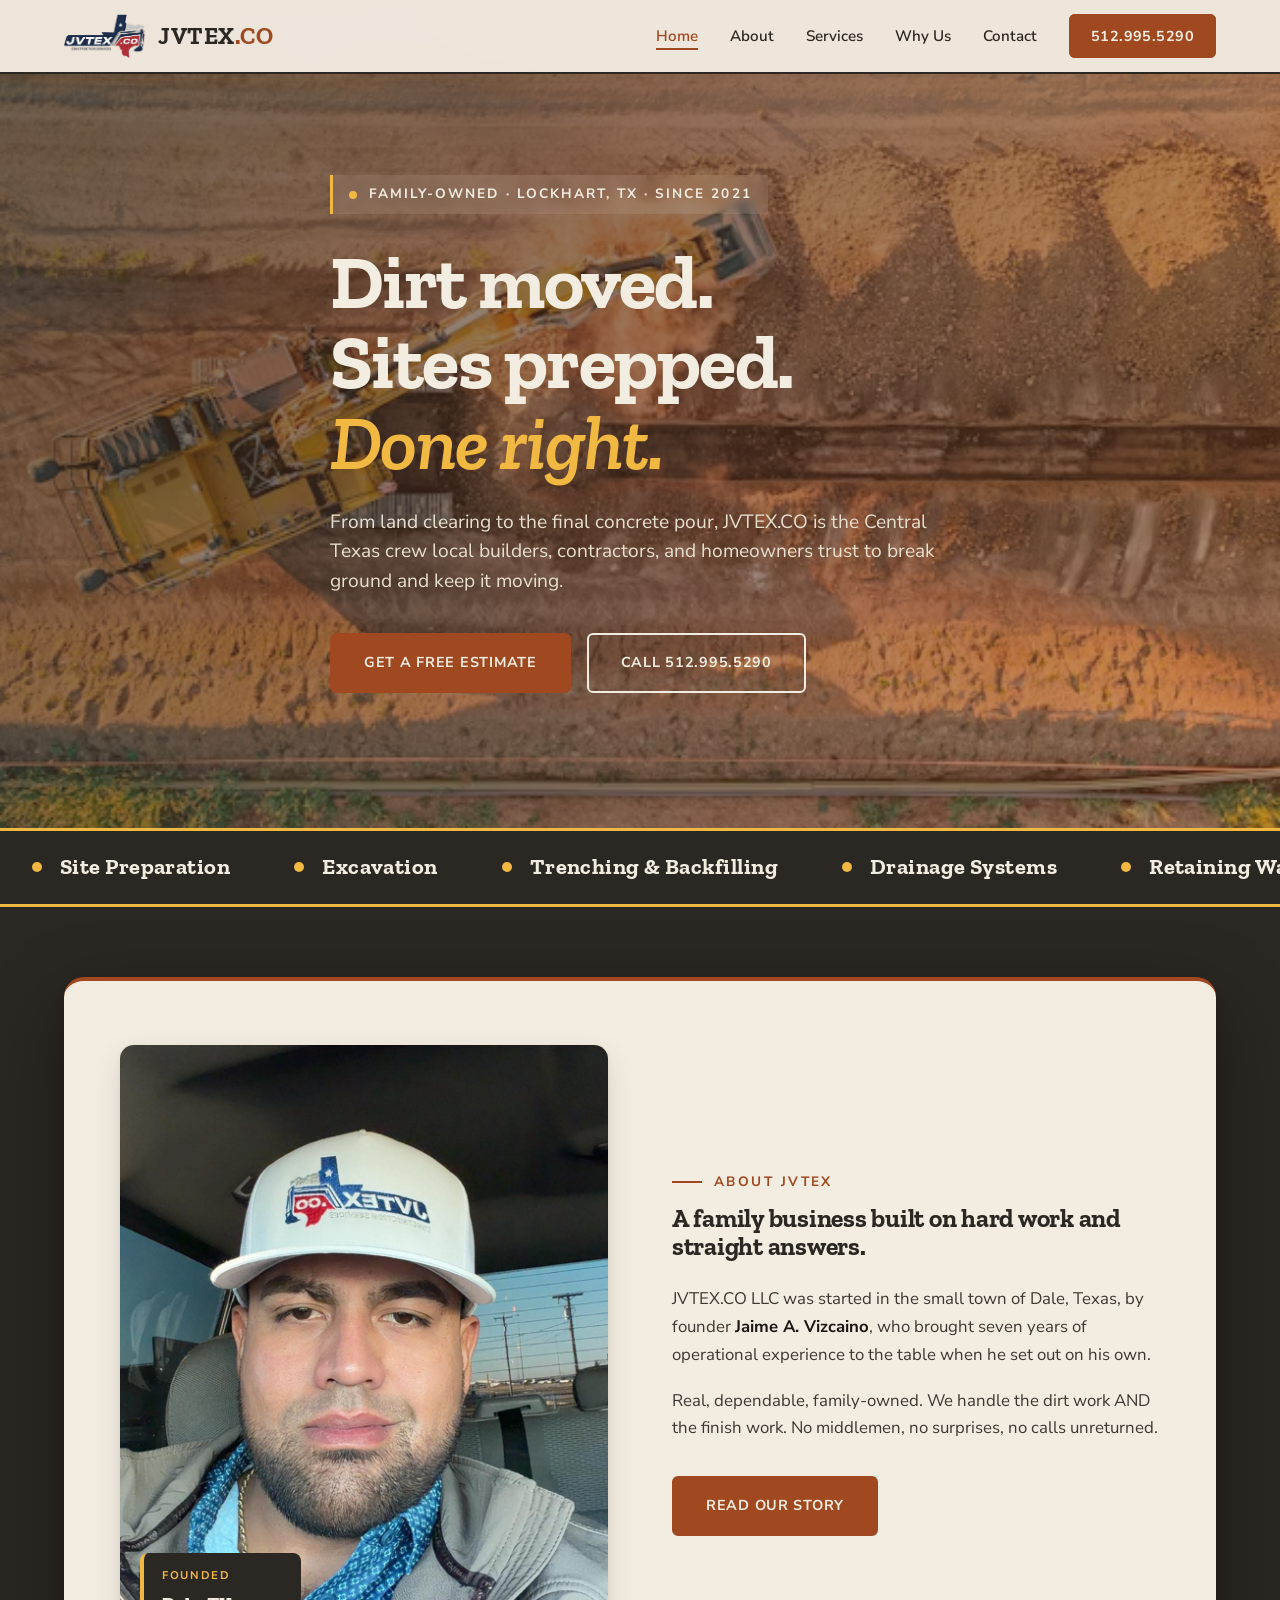
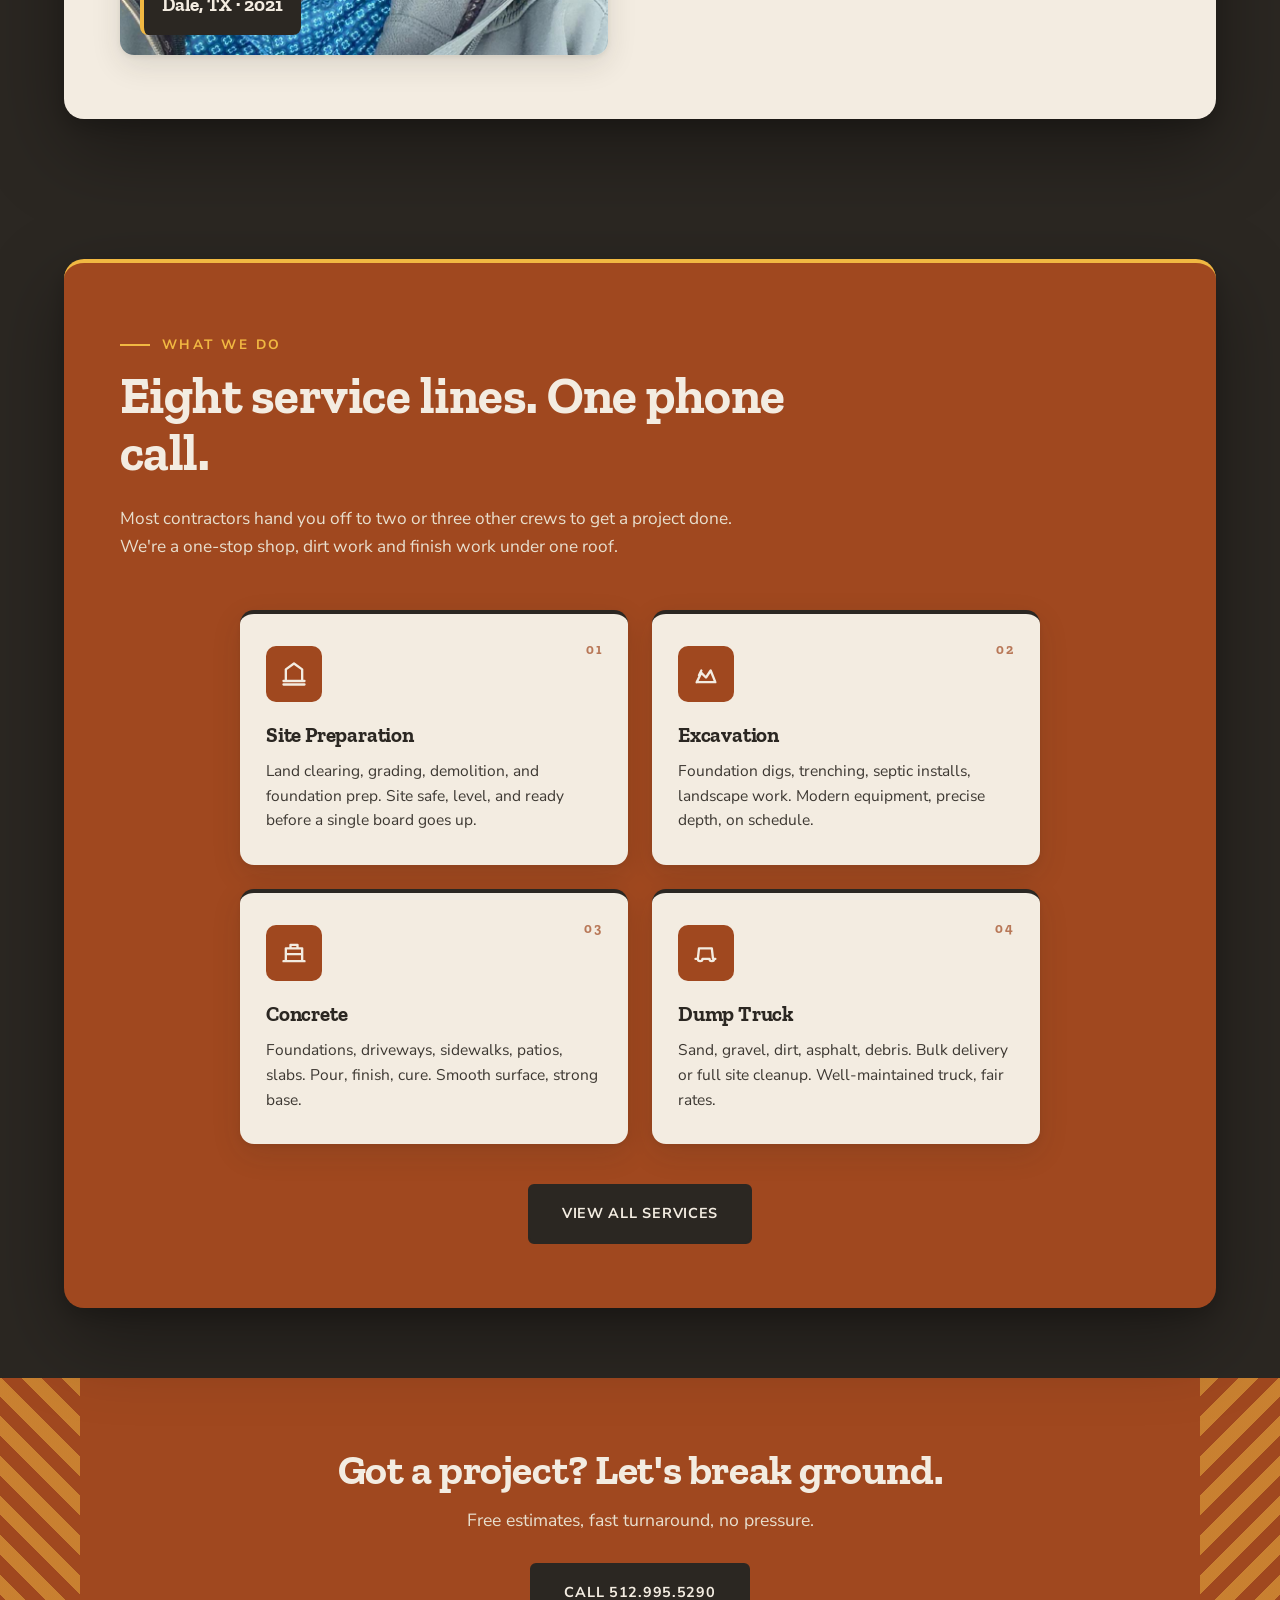
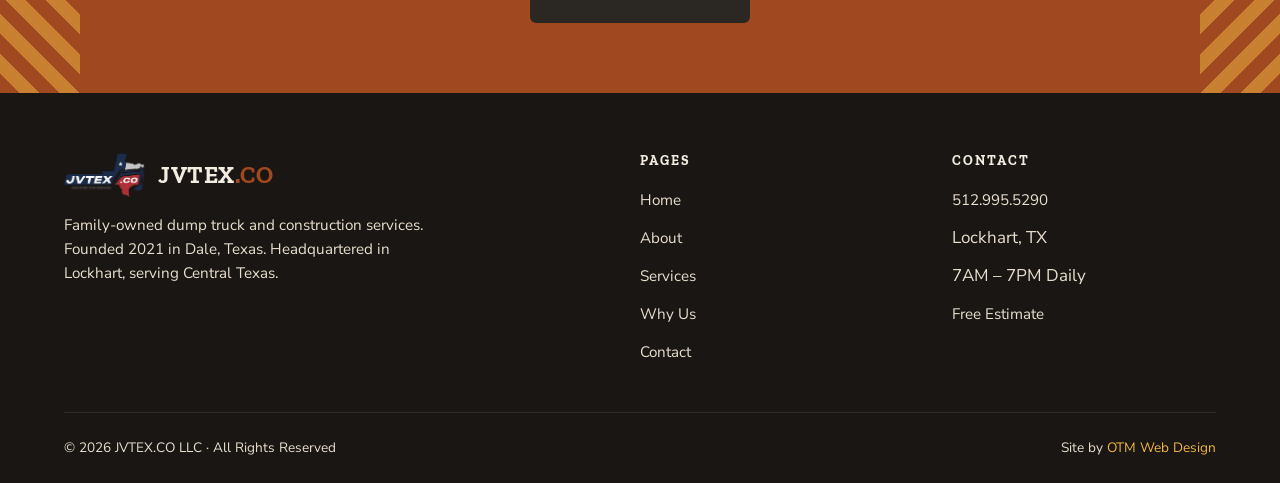
==== index.html @ 2aa800da "First push" ====
<!DOCTYPE html>
<html lang="en">
<head>
<meta charset="UTF-8">
<meta name="viewport" content="width=device-width, initial-scale=1.0">
<title>JVTEX.CO | Dump Truck & Construction Services in Central Texas</title>
<meta name="description" content="Family-owned dump truck and construction services in Central Texas. Site prep, excavation, drainage, retaining walls, demolition, concrete, and trucking. Based in Lockhart, TX since 2021.">

<link rel="preconnect" href="https://fonts.googleapis.com">
<link rel="preconnect" href="https://fonts.gstatic.com" crossorigin>
<link href="https://fonts.googleapis.com/css2?family=Zilla+Slab:wght@500;600;700&family=Nunito+Sans:wght@400;600;700&display=swap" rel="stylesheet">
<link rel="stylesheet" href="style.css">
</head>
<body>

<!-- HEADER -->
<header>
  <div class="nav-wrap">
    <a href="index.html" class="logo">
      <img src="assets/logo.png" alt="JVTEX.CO Logo">
      <span class="logo-text-wrap">JVTEX<span class="logo-dot">.CO</span></span>
    </a>
    <button class="menu-toggle" aria-label="Menu">
      <span></span><span></span><span></span>
    </button>
    <nav>
      <ul>
        <li><a href="index.html">Home</a></li>
        <li><a href="about.html">About</a></li>
        <li><a href="services.html">Services</a></li>
        <li><a href="why.html">Why Us</a></li>
        <li><a href="contact.html">Contact</a></li>
        <li><a href="tel:5129955290" class="cta-btn">512.995.5290</a></li>
      </ul>
    </nav>
  </div>
</header>

<!-- HERO -->
<section class="hero" style="background-image: url('assets/hero-home.jpg');">
  <div class="container">
    <div class="hero-content">
      <div class="hero-eyebrow">Family-Owned · Lockhart, TX · Since 2021</div>
      <h1>Dirt moved.<br>Sites prepped.<br><span class="accent">Done right.</span></h1>
      <p>From land clearing to the final concrete pour, JVTEX.CO is the Central Texas crew local builders, contractors, and homeowners trust to break ground and keep it moving.</p>
      <div class="hero-buttons">
        <a href="contact.html" class="btn-primary">Get a Free Estimate</a>
        <a href="tel:5129955290" class="btn-secondary">Call 512.995.5290</a>
      </div>
    </div>
  </div>
</section>

<!-- MARQUEE -->
<div class="marquee">
  <div class="marquee-track">
    <div class="marquee-item"><span class="marquee-dot"></span>Site Preparation</div>
    <div class="marquee-item"><span class="marquee-dot"></span>Excavation</div>
    <div class="marquee-item"><span class="marquee-dot"></span>Trenching & Backfilling</div>
    <div class="marquee-item"><span class="marquee-dot"></span>Drainage Systems</div>
    <div class="marquee-item"><span class="marquee-dot"></span>Retaining Walls</div>
    <div class="marquee-item"><span class="marquee-dot"></span>Demolition</div>
    <div class="marquee-item"><span class="marquee-dot"></span>Concrete</div>
    <div class="marquee-item"><span class="marquee-dot"></span>Dump Truck Services</div>
    <div class="marquee-item"><span class="marquee-dot"></span>Site Preparation</div>
    <div class="marquee-item"><span class="marquee-dot"></span>Excavation</div>
    <div class="marquee-item"><span class="marquee-dot"></span>Trenching & Backfilling</div>
    <div class="marquee-item"><span class="marquee-dot"></span>Drainage Systems</div>
    <div class="marquee-item"><span class="marquee-dot"></span>Retaining Walls</div>
    <div class="marquee-item"><span class="marquee-dot"></span>Demolition</div>
    <div class="marquee-item"><span class="marquee-dot"></span>Concrete</div>
    <div class="marquee-item"><span class="marquee-dot"></span>Dump Truck Services</div>
  </div>
</div>

<!-- ABOUT PREVIEW (BONE FRAME) -->
<section>
  <div class="container">
    <div class="section-frame frame-bone">
      <div class="about-grid">
        <div class="about-image">
          <img src="assets/owner.jpg" alt="Jaime A. Vizcaino, Founder of JVTEX.CO">
          <div class="about-image-tag">
            <span class="small">Founded</span>
            <span class="big">Dale, TX · 2021</span>
          </div>
        </div>
        <div class="about-text">
          <span class="section-eyebrow">About JVTEX</span>
          <h2>A family business built on hard work and straight answers.</h2>
          <p>JVTEX.CO LLC was started in the small town of Dale, Texas, by founder <strong>Jaime A. Vizcaino</strong>, who brought seven years of operational experience to the table when he set out on his own.</p>
          <p>Real, dependable, family-owned. We handle the dirt work AND the finish work. No middlemen, no surprises, no calls unreturned.</p>
          <a href="about.html" class="btn-primary" style="margin-top: 16px;">Read Our Story</a>
        </div>
      </div>
    </div>
  </div>
</section>

<!-- SERVICES PREVIEW (CLAY FRAME) -->
<section>
  <div class="container">
    <div class="section-frame frame-clay">
      <span class="section-eyebrow">What We Do</span>
      <h2 class="section-title">Eight service lines. One phone call.</h2>
      <p class="section-intro">Most contractors hand you off to two or three other crews to get a project done. We're a one-stop shop, dirt work and finish work under one roof.</p>

      <div class="services-grid grid-2x2">

        <div class="service-card">
          <span class="service-num">01</span>
          <div class="service-icon">
            <svg fill="none" stroke="currentColor" stroke-width="2" viewBox="0 0 24 24"><path stroke-linecap="round" stroke-linejoin="round" d="M3 21h18M3 18h18M5 18V8l7-5 7 5v10"/></svg>
          </div>
          <h3>Site Preparation</h3>
          <p>Land clearing, grading, demolition, and foundation prep. Site safe, level, and ready before a single board goes up.</p>
        </div>

        <div class="service-card">
          <span class="service-num">02</span>
          <div class="service-icon">
            <svg fill="none" stroke="currentColor" stroke-width="2" viewBox="0 0 24 24"><path stroke-linecap="round" stroke-linejoin="round" d="M4 19h16M4 19l4-8 4 4 4-6 4 10M6 13l2-4"/></svg>
          </div>
          <h3>Excavation</h3>
          <p>Foundation digs, trenching, septic installs, landscape work. Modern equipment, precise depth, on schedule.</p>
        </div>

        <div class="service-card">
          <span class="service-num">03</span>
          <div class="service-icon">
            <svg fill="none" stroke="currentColor" stroke-width="2" viewBox="0 0 24 24"><path stroke-linecap="round" stroke-linejoin="round" d="M3 19h18M5 19V8h14v11M5 13h14M9 8V5h6v3"/></svg>
          </div>
          <h3>Concrete</h3>
          <p>Foundations, driveways, sidewalks, patios, slabs. Pour, finish, cure. Smooth surface, strong base.</p>
        </div>

        <div class="service-card">
          <span class="service-num">04</span>
          <div class="service-icon">
            <svg fill="none" stroke="currentColor" stroke-width="2" viewBox="0 0 24 24"><path stroke-linecap="round" stroke-linejoin="round" d="M3 17h2l1-9h11l1 9h2M5 17a2 2 0 104 0M15 17a2 2 0 104 0M9 17h6"/></svg>
          </div>
          <h3>Dump Truck</h3>
          <p>Sand, gravel, dirt, asphalt, debris. Bulk delivery or full site cleanup. Well-maintained truck, fair rates.</p>
        </div>

      </div>

      <div style="text-align: center; margin-top: 40px;">
        <a href="services.html" class="btn-primary" style="background: var(--asphalt); border-color: var(--asphalt);">View All Services</a>
      </div>
    </div>
  </div>
</section>

<!-- CTA STRIP -->
<section class="cta-strip">
  <div class="container">
    <h2>Got a project? Let's break ground.</h2>
    <p>Free estimates, fast turnaround, no pressure.</p>
    <a href="tel:5129955290" class="btn-primary">Call 512.995.5290</a>
  </div>
</section>

<!-- FOOTER -->
<footer>
  <div class="container">
    <div class="footer-grid">
      <div class="footer-brand">
        <a href="index.html" class="logo">
          <img src="assets/logo.png" alt="JVTEX.CO Logo">
          <span class="logo-text-wrap">JVTEX<span class="logo-dot">.CO</span></span>
        </a>
        <p>Family-owned dump truck and construction services. Founded 2021 in Dale, Texas. Headquartered in Lockhart, serving Central Texas.</p>
      </div>
      <div class="footer-col">
        <h4>Pages</h4>
        <ul>
          <li><a href="index.html">Home</a></li>
          <li><a href="about.html">About</a></li>
          <li><a href="services.html">Services</a></li>
          <li><a href="why.html">Why Us</a></li>
          <li><a href="contact.html">Contact</a></li>
        </ul>
      </div>
      <div class="footer-col">
        <h4>Contact</h4>
        <ul>
          <li><a href="tel:5129955290">512.995.5290</a></li>
          <li>Lockhart, TX</li>
          <li>7AM – 7PM Daily</li>
          <li><a href="contact.html">Free Estimate</a></li>
        </ul>
      </div>
    </div>
    <div class="footer-bottom">
      <div>© 2026 JVTEX.CO LLC · All Rights Reserved</div>
      <div>Site by <a href="https://otm-designs.com" style="color: var(--safety);">OTM Web Design</a></div>
    </div>
  </div>
</footer>

<script src="script.js"></script>
</body>
</html>
---- style.css ----
/* ============================================
   JVTEX.CO — OTM Web Design
   Section Frame Pattern (blue-collar template)
   ============================================ */

:root {
  --clay: #a0481f;
  --clay-dark: #7a3517;
  --rust: #c75d2c;
  --asphalt: #2b2722;
  --asphalt-light: #3d3832;
  --bone: #f3ece1;
  --bone-dark: #e8dfce;
  --sand: #d6c4a8;
  --ink: #1a1614;
  --safety: #f1b842;

  --shadow-card: 0 10px 30px rgba(43, 39, 34, 0.12), 0 2px 6px rgba(43, 39, 34, 0.08);
  --shadow-card-hover: 0 20px 50px rgba(43, 39, 34, 0.18), 0 4px 12px rgba(43, 39, 34, 0.1);
  --shadow-frame: 0 30px 80px rgba(0, 0, 0, 0.35), 0 8px 20px rgba(0, 0, 0, 0.18);

  --radius-card: 14px;
  --radius-frame: 20px;
}

* { margin: 0; padding: 0; box-sizing: border-box; }
html { scroll-behavior: smooth; }

/* ============================================
   FIXED PARALLAX BG (muted ~12%)
   ============================================ */
body {
  font-family: 'Nunito Sans', sans-serif;
  font-size: 17px;
  line-height: 1.65;
  color: var(--ink);
  background-color: var(--asphalt);
  overflow-x: hidden;
  position: relative;
  min-height: 100vh;
}

body::before {
  content: '';
  position: fixed;
  top: 0;
  left: 0;
  width: 100vw;
  height: 100vh;
  background-image: url('assets/bg-fixed.jpg');
  background-size: cover;
  background-position: center;
  background-repeat: no-repeat;
  z-index: -2;
  pointer-events: none;
}

/* Subtle dark mute over the parallax — keeps it atmospheric */
body::after {
  content: '';
  position: fixed;
  top: 0;
  left: 0;
  width: 100vw;
  height: 100vh;
  background: rgba(43, 39, 34, 0.13);
  z-index: -1;
  pointer-events: none;
}

h1, h2, h3, h4 {
  font-family: 'Zilla Slab', serif;
  font-weight: 700;
  letter-spacing: -0.01em;
  line-height: 1.1;
  color: var(--asphalt);
}

a { color: inherit; text-decoration: none; }

.container {
  max-width: 1200px;
  margin: 0 auto;
  padding: 0 24px;
  position: relative;
  z-index: 1;
}

/* ============================================
   HEADER / NAV
   ============================================ */
header {
  position: fixed;
  top: 0;
  left: 0;
  right: 0;
  z-index: 100;
  background: rgba(243, 236, 225, 0.96);
  backdrop-filter: blur(10px);
  -webkit-backdrop-filter: blur(10px);
  border-bottom: 2px solid var(--asphalt);
  transition: all 0.3s ease;
}

.nav-wrap {
  display: flex;
  justify-content: space-between;
  align-items: center;
  padding: 14px 24px;
  max-width: 1200px;
  margin: 0 auto;
}

.logo {
  display: flex;
  align-items: center;
  gap: 12px;
  font-family: 'Zilla Slab', serif;
  font-weight: 700;
  font-size: 1.5rem;
  letter-spacing: 0.02em;
}

.logo img {
  height: 44px;
  width: auto;
  display: block;
}

.logo-text-wrap { color: var(--asphalt); }
.logo-dot { color: var(--clay); }

nav ul {
  display: flex;
  list-style: none;
  gap: 32px;
  align-items: center;
}

nav a {
  font-size: 0.95rem;
  font-weight: 600;
  color: var(--asphalt);
  position: relative;
  padding: 4px 0;
  transition: color 0.2s;
}

nav a:not(.cta-btn)::after {
  content: '';
  position: absolute;
  bottom: 0;
  left: 0;
  width: 0;
  height: 2px;
  background: var(--clay);
  transition: width 0.3s ease;
}

nav a:not(.cta-btn):hover::after,
nav a.active::after { width: 100%; }
nav a:hover, nav a.active { color: var(--clay); }

.cta-btn {
  background: var(--clay);
  color: var(--bone) !important;
  padding: 10px 20px;
  border-radius: 6px;
  font-weight: 700;
  letter-spacing: 0.03em;
  border: 2px solid var(--clay);
  transition: all 0.2s;
  font-size: 0.9rem;
  text-transform: uppercase;
}

.cta-btn:hover {
  background: var(--asphalt);
  border-color: var(--asphalt);
  color: var(--bone) !important;
}

.menu-toggle {
  display: none;
  background: none;
  border: none;
  cursor: pointer;
  padding: 8px;
}

.menu-toggle span {
  display: block;
  width: 26px;
  height: 2px;
  background: var(--asphalt);
  margin: 6px 0;
  transition: all 0.3s;
}

/* ============================================
   HERO
   ============================================ */
.hero {
  position: relative;
  min-height: 92vh;
  display: flex;
  align-items: center;
  padding: 120px 0 80px;
  overflow: hidden;
  background-color: var(--asphalt);
  background-size: cover;
  background-position: center;
  background-repeat: no-repeat;
}

.hero::before {
  content: '';
  position: absolute;
  inset: 0;
  background: linear-gradient(135deg, rgba(43, 39, 34, 0.7) 0%, rgba(160, 72, 31, 0.45) 100%);
  z-index: 1;
}

.hero-content {
  position: relative;
  z-index: 2;
  max-width: 850px;
}

.hero-eyebrow {
  display: inline-flex;
  align-items: center;
  gap: 12px;
  background: rgba(243, 236, 225, 0.1);
  backdrop-filter: blur(4px);
  padding: 8px 16px;
  border-left: 3px solid var(--safety);
  color: var(--bone);
  font-size: 0.85rem;
  font-weight: 700;
  letter-spacing: 0.15em;
  text-transform: uppercase;
  margin-bottom: 28px;
  animation: slide-up 0.7s 0.1s both;
}

.hero-eyebrow::before {
  content: '';
  width: 8px;
  height: 8px;
  background: var(--safety);
  border-radius: 50%;
}

.hero h1 {
  font-size: clamp(2.5rem, 6vw, 5rem);
  color: var(--bone);
  margin-bottom: 24px;
  line-height: 1.05;
  letter-spacing: -0.02em;
  animation: slide-up 0.8s 0.2s both;
}

.hero h1 .accent {
  color: var(--safety);
  font-style: italic;
  font-weight: 600;
}

.hero p {
  font-size: 1.2rem;
  color: var(--bone-dark);
  max-width: 620px;
  margin-bottom: 36px;
  line-height: 1.55;
  animation: slide-up 0.8s 0.35s both;
}

.hero-buttons {
  display: flex;
  gap: 16px;
  flex-wrap: wrap;
  animation: slide-up 0.8s 0.5s both;
}

.hero.hero-inner {
  min-height: 60vh;
  padding: 140px 0 60px;
}

.hero.hero-inner h1 {
  font-size: clamp(2.2rem, 5vw, 4rem);
}

/* ============================================
   BUTTONS
   ============================================ */
.btn-primary, .btn-secondary {
  padding: 16px 32px;
  font-family: 'Nunito Sans', sans-serif;
  font-weight: 700;
  letter-spacing: 0.05em;
  text-transform: uppercase;
  font-size: 0.9rem;
  border-radius: 6px;
  border: 2px solid;
  transition: all 0.25s;
  display: inline-flex;
  align-items: center;
  gap: 10px;
  cursor: pointer;
}

.btn-primary {
  background: var(--clay);
  border-color: var(--clay);
  color: var(--bone);
}

.btn-primary:hover {
  background: var(--rust);
  border-color: var(--rust);
  transform: translateY(-2px);
  box-shadow: 0 8px 20px rgba(160, 72, 31, 0.4);
}

.btn-secondary {
  background: transparent;
  border-color: var(--bone);
  color: var(--bone);
}

.btn-secondary:hover {
  background: var(--bone);
  color: var(--asphalt);
}

@keyframes slide-up {
  from { opacity: 0; transform: translateY(30px); }
  to { opacity: 1; transform: translateY(0); }
}

/* ============================================
   MARQUEE
   ============================================ */
.marquee {
  background: var(--asphalt);
  border-top: 3px solid var(--safety);
  border-bottom: 3px solid var(--safety);
  overflow: hidden;
  position: relative;
  padding: 18px 0;
}

.marquee-track {
  display: flex;
  width: max-content;
  animation: marquee-scroll 35s linear infinite;
}

.marquee-track:hover { animation-play-state: paused; }

.marquee-item {
  display: flex;
  align-items: center;
  gap: 18px;
  padding: 0 32px;
  font-family: 'Zilla Slab', serif;
  font-size: 1.4rem;
  font-weight: 700;
  color: var(--bone);
  white-space: nowrap;
  letter-spacing: 0.02em;
}

.marquee-dot {
  width: 10px;
  height: 10px;
  background: var(--safety);
  border-radius: 50%;
  flex-shrink: 0;
}

@keyframes marquee-scroll {
  0% { transform: translateX(0); }
  100% { transform: translateX(-50%); }
}

/* ============================================
   SECTION FRAME — the floating container card
   that holds each section's content
   ============================================ */
section {
  padding: 70px 0;
  position: relative;
}

.section-frame {
  border-radius: var(--radius-frame);
  padding: 64px 56px;
  box-shadow: var(--shadow-frame);
  position: relative;
  overflow: hidden;
}

/* === Frame variants === */
.frame-bone {
  background: var(--bone);
  color: var(--ink);
  border-top: 4px solid var(--clay);
}

.frame-clay {
  background: var(--clay);
  color: var(--bone);
  border-top: 4px solid var(--safety);
}

.frame-asphalt {
  background: var(--asphalt);
  color: var(--bone);
  border-top: 4px solid var(--safety);
}

/* === Text colors per frame === */
.frame-bone h1, .frame-bone h2, .frame-bone h3, .frame-bone h4 { color: var(--asphalt); }
.frame-bone .section-eyebrow { color: var(--clay); }
.frame-bone .section-eyebrow::before { background: var(--clay); }
.frame-bone .section-intro { color: var(--asphalt-light); }

.frame-clay h1, .frame-clay h2, .frame-clay h3, .frame-clay h4 { color: var(--bone); }
.frame-clay .section-eyebrow { color: var(--safety); }
.frame-clay .section-eyebrow::before { background: var(--safety); }
.frame-clay .section-intro { color: var(--bone-dark); }

.frame-asphalt h1, .frame-asphalt h2, .frame-asphalt h3, .frame-asphalt h4 { color: var(--bone); }
.frame-asphalt .section-eyebrow { color: var(--safety); }
.frame-asphalt .section-eyebrow::before { background: var(--safety); }
.frame-asphalt .section-intro { color: var(--bone-dark); }

/* ============================================
   COMMON SECTION HEADERS
   ============================================ */
.section-eyebrow {
  font-size: 0.85rem;
  font-weight: 700;
  letter-spacing: 0.18em;
  text-transform: uppercase;
  margin-bottom: 12px;
  display: inline-flex;
  align-items: center;
  gap: 12px;
}

.section-eyebrow::before {
  content: '';
  width: 30px;
  height: 2px;
}

.section-title {
  font-size: clamp(2rem, 4.5vw, 3.2rem);
  margin-bottom: 24px;
  max-width: 720px;
}

.section-intro {
  max-width: 660px;
  font-size: 1.08rem;
  margin-bottom: 48px;
}

/* ============================================
   INNER CARDS — service cards, why cards
   These live INSIDE a section-frame
   ============================================ */
.services-grid {
  display: grid;
  grid-template-columns: repeat(auto-fit, minmax(260px, 1fr));
  gap: 24px;
  margin-top: 8px;
}

.services-grid.grid-2x2 {
  grid-template-columns: repeat(2, 1fr);
  max-width: 800px;
  margin-left: auto;
  margin-right: auto;
}

@media (max-width: 700px) {
  .services-grid.grid-2x2 {
    grid-template-columns: 1fr;
    max-width: 480px;
  }
}

/* === Cards inside a BONE frame (light bg, dark cards/contrast cards) === */
.frame-bone .service-card,
.frame-bone .why-card {
  background: var(--bone-dark);
  border-top: 4px solid var(--clay);
  color: var(--ink);
}

.frame-bone .service-card h3,
.frame-bone .why-card h3 { color: var(--asphalt); }

.frame-bone .service-card p,
.frame-bone .why-card p { color: var(--asphalt-light); }

.frame-bone .service-icon {
  background: var(--clay);
  color: var(--bone);
}

.frame-bone .service-num,
.frame-bone .why-card .num { color: var(--clay); }

/* === Cards inside a CLAY frame === */
.frame-clay .service-card,
.frame-clay .why-card {
  background: var(--bone);
  border-top: 4px solid var(--asphalt);
  color: var(--ink);
}

.frame-clay .service-card h3,
.frame-clay .why-card h3 { color: var(--asphalt); }

.frame-clay .service-card p,
.frame-clay .why-card p { color: var(--asphalt-light); }

.frame-clay .service-icon {
  background: var(--clay);
  color: var(--bone);
}

.frame-clay .service-num,
.frame-clay .why-card .num { color: var(--clay); }

/* === Cards inside an ASPHALT frame === */
.frame-asphalt .service-card,
.frame-asphalt .why-card {
  background: var(--asphalt-light);
  border-top: 4px solid var(--safety);
  color: var(--bone);
}

.frame-asphalt .service-card h3,
.frame-asphalt .why-card h3 { color: var(--bone); }

.frame-asphalt .service-card p,
.frame-asphalt .why-card p { color: var(--bone-dark); }

.frame-asphalt .service-icon {
  background: var(--safety);
  color: var(--asphalt);
}

.frame-asphalt .service-num,
.frame-asphalt .why-card .num { color: var(--safety); }

/* === Universal card styling === */
.service-card,
.why-card {
  padding: 32px 26px;
  border-radius: var(--radius-card);
  position: relative;
  box-shadow: var(--shadow-card);
  transition: transform 0.3s ease, box-shadow 0.3s ease;
}

.service-card:hover,
.why-card:hover {
  transform: translateY(-6px);
  box-shadow: var(--shadow-card-hover);
}

.service-icon {
  width: 56px;
  height: 56px;
  display: flex;
  align-items: center;
  justify-content: center;
  margin-bottom: 22px;
  border-radius: 10px;
  transition: all 0.3s;
}

.service-icon svg {
  width: 28px;
  height: 28px;
}

.service-card h3,
.why-card h3 {
  font-size: 1.3rem;
  margin-bottom: 12px;
}

.service-card p,
.why-card p {
  font-size: 0.97rem;
  line-height: 1.6;
}

.service-num {
  position: absolute;
  top: 24px;
  right: 26px;
  font-family: 'Zilla Slab', serif;
  font-size: 0.85rem;
  font-weight: 700;
  letter-spacing: 0.1em;
  opacity: 0.7;
}

.why-card .num {
  font-family: 'Zilla Slab', serif;
  font-size: 3rem;
  font-weight: 700;
  line-height: 0.9;
  display: block;
  margin-bottom: 14px;
  opacity: 0.85;
}

/* ============================================
   ABOUT SECTION (used inside a frame)
   ============================================ */
.about-grid {
  display: grid;
  grid-template-columns: 1fr 1fr;
  gap: 64px;
  align-items: center;
}

.about-image {
  position: relative;
  aspect-ratio: 4/5;
  overflow: hidden;
  border-radius: var(--radius-card);
  box-shadow: var(--shadow-card);
}

.about-image img {
  width: 100%;
  height: 100%;
  object-fit: cover;
  display: block;
}

.about-image-tag {
  position: absolute;
  bottom: 20px;
  left: 20px;
  background: var(--asphalt);
  color: var(--bone);
  padding: 14px 18px;
  font-family: 'Zilla Slab', serif;
  font-weight: 700;
  border-left: 4px solid var(--safety);
  border-radius: 8px;
}

.about-image-tag .small {
  display: block;
  font-size: 0.7rem;
  letter-spacing: 0.15em;
  text-transform: uppercase;
  font-weight: 700;
  color: var(--safety);
  font-family: 'Nunito Sans', sans-serif;
  margin-bottom: 4px;
}

.about-image-tag .big { font-size: 1.2rem; }

.about-text h2 { margin-bottom: 24px; }
.about-text p { margin-bottom: 18px; font-size: 1.05rem; }

.frame-bone .about-text p { color: var(--asphalt-light); }
.frame-bone .about-text strong { color: var(--ink); }

.frame-clay .about-text p, .frame-asphalt .about-text p { color: var(--bone-dark); }
.frame-clay .about-text strong, .frame-asphalt .about-text strong { color: var(--bone); }

.signature-block {
  margin-top: 28px;
  padding-top: 20px;
  border-top: 2px solid;
}

.frame-bone .signature-block { border-top-color: var(--sand); }
.frame-clay .signature-block, .frame-asphalt .signature-block {
  border-top-color: rgba(243, 236, 225, 0.2);
}

.signature-block .name {
  font-family: 'Zilla Slab', serif;
  font-weight: 700;
  font-size: 1.15rem;
}

.frame-bone .signature-block .name { color: var(--asphalt); }
.frame-clay .signature-block .name, .frame-asphalt .signature-block .name { color: var(--bone); }

.signature-block .title {
  font-size: 0.85rem;
  font-weight: 700;
  text-transform: uppercase;
  letter-spacing: 0.12em;
  margin-top: 4px;
}

.frame-bone .signature-block .title { color: var(--clay); }
.frame-clay .signature-block .title { color: var(--safety); }
.frame-asphalt .signature-block .title { color: var(--safety); }

/* ============================================
   CTA STRIP (full-width, between sections)
   ============================================ */
.cta-strip {
  background: var(--clay);
  padding: 70px 0;
  color: var(--bone);
  text-align: center;
  position: relative;
  overflow: hidden;
}

.cta-strip::before, .cta-strip::after {
  content: '';
  position: absolute;
  height: 100%;
  width: 80px;
  top: 0;
  background: repeating-linear-gradient(45deg, transparent 0 14px, rgba(241, 184, 66, 0.5) 14px 28px);
}

.cta-strip::before { left: 0; }
.cta-strip::after { right: 0; transform: scaleX(-1); }

.cta-strip h2 {
  color: var(--bone);
  font-size: clamp(1.8rem, 3.5vw, 2.6rem);
  margin-bottom: 12px;
}

.cta-strip p {
  font-size: 1.1rem;
  margin-bottom: 28px;
  color: var(--bone-dark);
}

.cta-strip .btn-primary {
  background: var(--asphalt);
  border-color: var(--asphalt);
}

.cta-strip .btn-primary:hover {
  background: var(--ink);
  border-color: var(--ink);
}

/* ============================================
   SERVICES PAGE — DETAILED CARDS (inside frame)
   ============================================ */
.service-detail {
  background: var(--bone-dark);
  border-radius: var(--radius-card);
  padding: 36px 32px;
  margin-bottom: 24px;
  box-shadow: var(--shadow-card);
  display: grid;
  grid-template-columns: auto 1fr;
  gap: 28px;
  align-items: start;
  border-left: 5px solid var(--clay);
}

.service-detail:last-child { margin-bottom: 0; }

.service-detail .icon-wrap {
  width: 72px;
  height: 72px;
  background: var(--clay);
  color: var(--bone);
  border-radius: 12px;
  display: flex;
  align-items: center;
  justify-content: center;
}

.service-detail .icon-wrap svg {
  width: 36px;
  height: 36px;
}

.service-detail h3 {
  font-size: 1.6rem;
  margin-bottom: 12px;
  color: var(--asphalt);
}

.service-detail p {
  color: var(--asphalt-light);
  font-size: 1rem;
  line-height: 1.7;
}

.service-detail .tags {
  display: flex;
  flex-wrap: wrap;
  gap: 8px;
  margin-top: 16px;
}

.service-detail .tag {
  background: var(--bone);
  color: var(--asphalt);
  padding: 6px 12px;
  border-radius: 4px;
  font-size: 0.78rem;
  font-weight: 700;
  text-transform: uppercase;
  letter-spacing: 0.05em;
}

/* ============================================
   CONTACT
   ============================================ */
.contact-grid {
  display: grid;
  grid-template-columns: 1fr 1fr;
  gap: 32px;
  align-items: start;
}

.contact-info-block {
  background: var(--asphalt);
  color: var(--bone);
  padding: 40px 36px;
  border-radius: var(--radius-card);
  box-shadow: var(--shadow-card);
  position: relative;
  overflow: hidden;
}

.contact-info-block::before {
  content: '';
  position: absolute;
  top: 0;
  left: 0;
  width: 100%;
  height: 4px;
  background: var(--safety);
}

.contact-info-block h3 {
  color: var(--bone);
  font-size: 1.5rem;
  margin-bottom: 24px;
}

.contact-row {
  display: flex;
  align-items: flex-start;
  gap: 16px;
  padding: 16px 0;
  border-bottom: 1px solid rgba(243, 236, 225, 0.12);
}

.contact-row:last-child { border-bottom: none; }

.contact-row svg {
  width: 22px;
  height: 22px;
  flex-shrink: 0;
  color: var(--safety);
  margin-top: 2px;
}

.contact-row .label {
  font-size: 0.75rem;
  font-weight: 700;
  text-transform: uppercase;
  letter-spacing: 0.15em;
  color: var(--bone-dark);
  margin-bottom: 4px;
}

.contact-row .value {
  font-family: 'Zilla Slab', serif;
  font-size: 1.1rem;
  font-weight: 600;
  color: var(--bone);
}

.contact-row a.value:hover { color: var(--safety); }

.form-block {
  background: var(--bone-dark);
  padding: 40px 36px;
  border-radius: var(--radius-card);
  box-shadow: var(--shadow-card);
  border-top: 4px solid var(--clay);
}

.form-block h3 { font-size: 1.5rem; margin-bottom: 8px; color: var(--asphalt); }
.form-block .form-intro { color: var(--asphalt-light); margin-bottom: 24px; }

.form-group { margin-bottom: 18px; }

.form-group label {
  display: block;
  font-size: 0.78rem;
  font-weight: 700;
  text-transform: uppercase;
  letter-spacing: 0.12em;
  color: var(--asphalt);
  margin-bottom: 8px;
}

.form-group input,
.form-group select,
.form-group textarea {
  width: 100%;
  padding: 13px 16px;
  border: 2px solid var(--sand);
  background: var(--bone);
  font-family: 'Nunito Sans', sans-serif;
  font-size: 1rem;
  color: var(--ink);
  border-radius: 6px;
  transition: border-color 0.2s;
}

.form-group input:focus,
.form-group select:focus,
.form-group textarea:focus {
  outline: none;
  border-color: var(--clay);
}

.form-group textarea { resize: vertical; min-height: 110px; }

.form-row {
  display: grid;
  grid-template-columns: 1fr 1fr;
  gap: 14px;
}

.form-block button {
  width: 100%;
  padding: 16px;
  background: var(--clay);
  color: var(--bone);
  border: 2px solid var(--clay);
  font-family: 'Nunito Sans', sans-serif;
  font-weight: 700;
  font-size: 0.95rem;
  letter-spacing: 0.08em;
  text-transform: uppercase;
  cursor: pointer;
  border-radius: 6px;
  transition: all 0.2s;
}

.form-block button:hover {
  background: var(--asphalt);
  border-color: var(--asphalt);
}

/* ============================================
   COMPARISON CARDS (why page)
   ============================================ */
.compare-grid {
  display: grid;
  grid-template-columns: 1fr 1fr;
  gap: 24px;
}

.compare-card {
  padding: 32px 28px;
  border-radius: var(--radius-card);
  box-shadow: var(--shadow-card);
}

.compare-card.compare-them {
  background: var(--bone-dark);
  border-top: 4px solid #888;
}

.compare-card.compare-us {
  background: var(--bone);
  border-top: 4px solid var(--clay);
}

.compare-card h3 { font-size: 1.4rem; margin-bottom: 16px; }
.compare-card.compare-them h3 { color: var(--asphalt-light); }
.compare-card.compare-us h3 { color: var(--clay); }

.compare-card ul { list-style: none; }

.compare-card li {
  padding: 11px 0;
  border-bottom: 1px solid var(--sand);
  font-size: 0.97rem;
}

.compare-card li:last-child { border-bottom: none; }

.compare-card.compare-them li { color: var(--asphalt-light); }
.compare-card.compare-us li { color: var(--ink); }

/* ============================================
   FOOTER
   ============================================ */
footer {
  background: var(--ink);
  color: var(--bone-dark);
  padding: 60px 0 24px;
  position: relative;
  z-index: 1;
}

.footer-grid {
  display: grid;
  grid-template-columns: 2fr 1fr 1fr;
  gap: 48px;
  margin-bottom: 36px;
}

.footer-brand .logo { color: var(--bone); margin-bottom: 16px; }
.footer-brand .logo .logo-text-wrap { color: var(--bone); }
.footer-brand p {
  font-size: 0.95rem;
  line-height: 1.6;
  max-width: 380px;
}

.footer-col h4 {
  color: var(--bone);
  font-size: 0.85rem;
  font-weight: 700;
  text-transform: uppercase;
  letter-spacing: 0.15em;
  margin-bottom: 18px;
}

.footer-col ul { list-style: none; }
.footer-col li { margin-bottom: 10px; }

.footer-col a {
  font-size: 0.95rem;
  color: var(--bone-dark);
  transition: color 0.2s;
}

.footer-col a:hover { color: var(--safety); }

.footer-bottom {
  padding-top: 24px;
  border-top: 1px solid rgba(243, 236, 225, 0.1);
  display: flex;
  justify-content: space-between;
  align-items: center;
  flex-wrap: wrap;
  gap: 16px;
  font-size: 0.85rem;
}

/* ============================================
   RESPONSIVE
   ============================================ */
@media (max-width: 900px) {
  .menu-toggle { display: block; }

  nav ul {
    position: fixed;
    top: 70px;
    left: 0;
    right: 0;
    background: var(--bone);
    flex-direction: column;
    padding: 24px;
    gap: 16px;
    border-bottom: 2px solid var(--asphalt);
    transform: translateY(-150%);
    transition: transform 0.3s;
  }

  nav ul.open { transform: translateY(0); }

  .about-grid { grid-template-columns: 1fr; gap: 48px; }
  .about-image { aspect-ratio: 4/3; max-width: 520px; margin: 0 auto; }
  .contact-grid { grid-template-columns: 1fr; gap: 24px; }
  .compare-grid { grid-template-columns: 1fr; }
  .footer-grid { grid-template-columns: 1fr; gap: 32px; }
  .form-row { grid-template-columns: 1fr; }
  .service-detail { grid-template-columns: 1fr; gap: 18px; padding: 28px 24px; }
  .section-frame { padding: 48px 32px; }
  section { padding: 50px 0; }
}

@media (max-width: 500px) {
  .hero { padding: 110px 0 60px; }
  .hero h1 { font-size: 2.4rem; }
  .hero-buttons { flex-direction: column; }
  .btn-primary, .btn-secondary { width: 100%; justify-content: center; }
  .section-frame { padding: 36px 22px; }
  .contact-info-block, .form-block { padding: 28px 22px; }
}
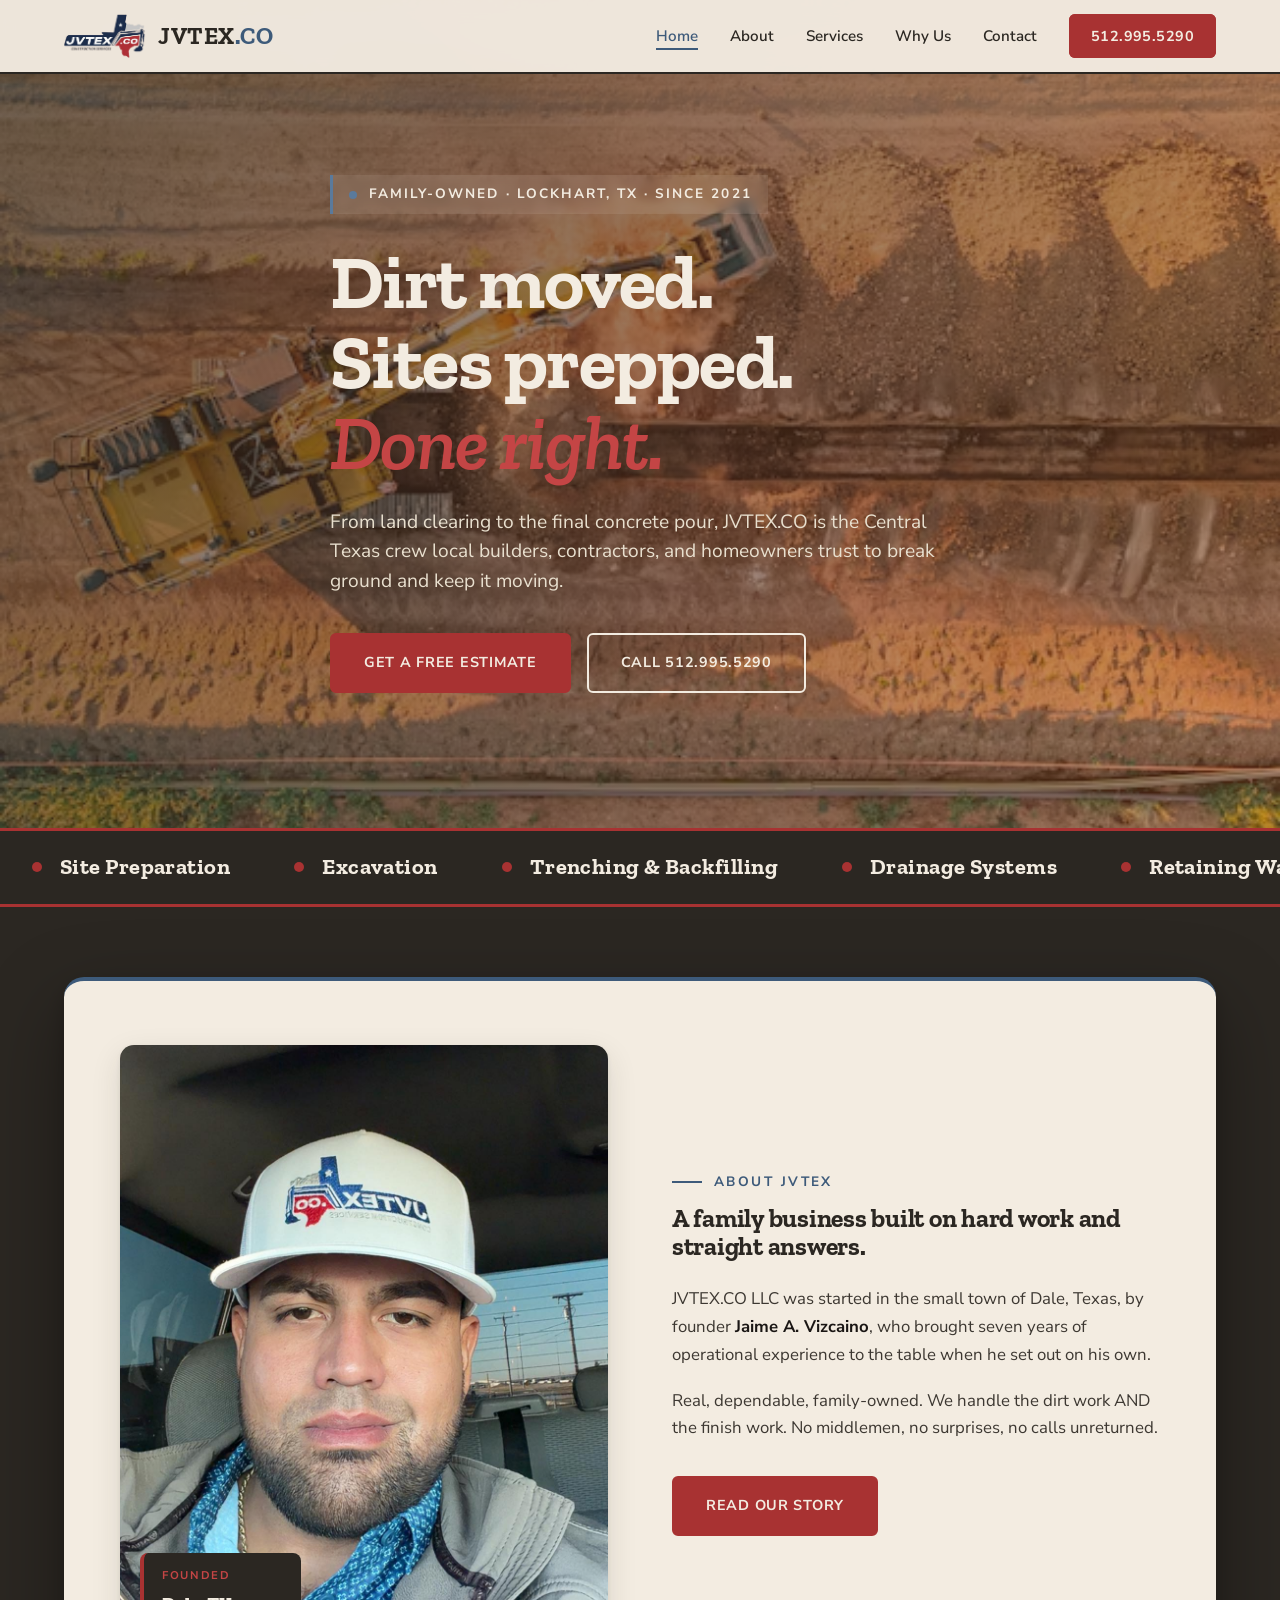
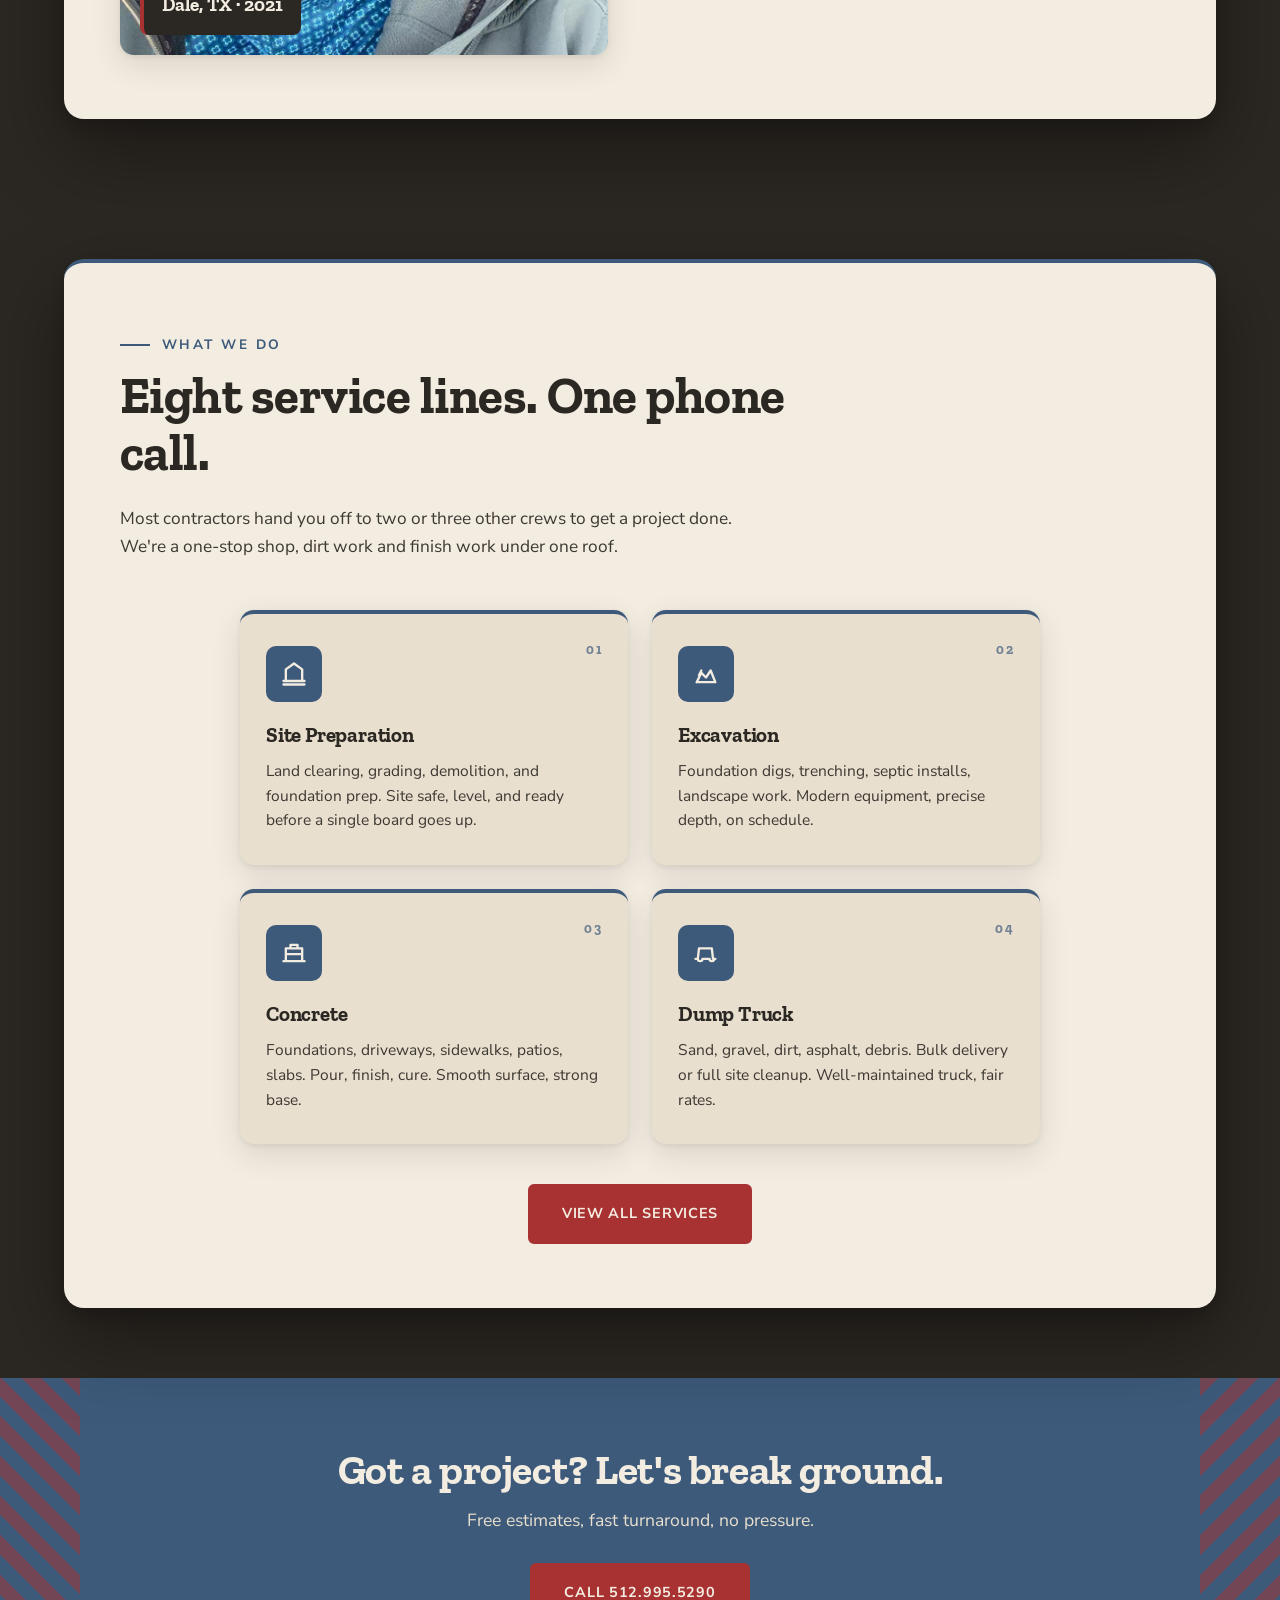
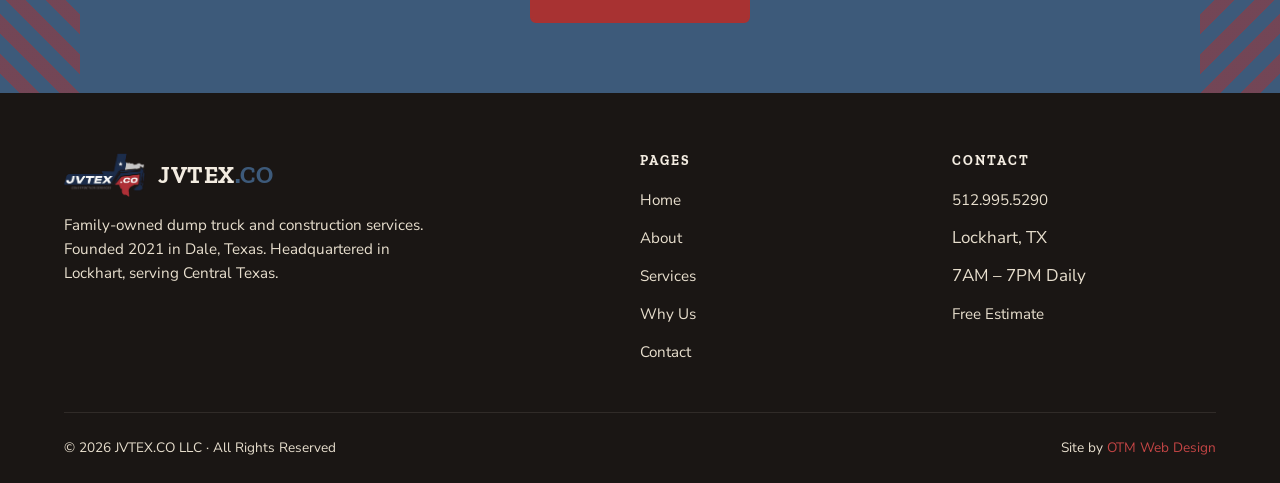
==== commit a781b075: "Polished demo" ====
--- a/index.html
+++ b/index.html
@@ -100,7 +100,7 @@
 <!-- SERVICES PREVIEW (CLAY FRAME) -->
 <section>
   <div class="container">
-    <div class="section-frame frame-clay">
+    <div class="section-frame frame-bone">
       <span class="section-eyebrow">What We Do</span>
       <h2 class="section-title">Eight service lines. One phone call.</h2>
       <p class="section-intro">Most contractors hand you off to two or three other crews to get a project done. We're a one-stop shop, dirt work and finish work under one roof.</p>
@@ -146,7 +146,7 @@
       </div>
 
       <div style="text-align: center; margin-top: 40px;">
-        <a href="services.html" class="btn-primary" style="background: var(--asphalt); border-color: var(--asphalt);">View All Services</a>
+        <a href="services.html" class="btn-primary">View All Services</a>
       </div>
     </div>
   </div>
@@ -194,7 +194,7 @@
     </div>
     <div class="footer-bottom">
       <div>© 2026 JVTEX.CO LLC · All Rights Reserved</div>
-      <div>Site by <a href="https://otm-designs.com" style="color: var(--safety);">OTM Web Design</a></div>
+      <div>Site by <a href="https://otm-designs.com" style="color: var(--barn-light);">OTM Web Design</a></div>
     </div>
   </div>
 </footer>
--- a/style.css
+++ b/style.css
@@ -4,9 +4,12 @@
    ============================================ */
 
 :root {
-  --clay: #a0481f;
-  --clay-dark: #7a3517;
-  --rust: #c75d2c;
+  --slate: #3d5a7a;
+  --slate-dark: #2c4258;
+  --slate-light: #5a7a9c;
+  --barn: #a83232;
+  --barn-dark: #832525;
+  --barn-light: #c44545;
   --asphalt: #2b2722;
   --asphalt-light: #3d3832;
   --bone: #f3ece1;
@@ -128,7 +131,7 @@
 }
 
 .logo-text-wrap { color: var(--asphalt); }
-.logo-dot { color: var(--clay); }
+.logo-dot { color: var(--slate); }
 
 nav ul {
   display: flex;
@@ -153,22 +156,22 @@
   left: 0;
   width: 0;
   height: 2px;
-  background: var(--clay);
+  background: var(--slate);
   transition: width 0.3s ease;
 }
 
 nav a:not(.cta-btn):hover::after,
 nav a.active::after { width: 100%; }
-nav a:hover, nav a.active { color: var(--clay); }
+nav a:hover, nav a.active { color: var(--slate); }
 
 .cta-btn {
-  background: var(--clay);
+  background: var(--barn);
   color: var(--bone) !important;
   padding: 10px 20px;
   border-radius: 6px;
   font-weight: 700;
   letter-spacing: 0.03em;
-  border: 2px solid var(--clay);
+  border: 2px solid var(--barn);
   transition: all 0.2s;
   font-size: 0.9rem;
   text-transform: uppercase;
@@ -234,7 +237,7 @@
   background: rgba(243, 236, 225, 0.1);
   backdrop-filter: blur(4px);
   padding: 8px 16px;
-  border-left: 3px solid var(--safety);
+  border-left: 3px solid var(--slate-light);
   color: var(--bone);
   font-size: 0.85rem;
   font-weight: 700;
@@ -248,7 +251,7 @@
   content: '';
   width: 8px;
   height: 8px;
-  background: var(--safety);
+  background: var(--slate-light);
   border-radius: 50%;
 }
 
@@ -262,7 +265,7 @@
 }
 
 .hero h1 .accent {
-  color: var(--safety);
+  color: var(--barn-light);
   font-style: italic;
   font-weight: 600;
 }
@@ -312,16 +315,16 @@
 }
 
 .btn-primary {
-  background: var(--clay);
-  border-color: var(--clay);
+  background: var(--barn);
+  border-color: var(--barn);
   color: var(--bone);
 }
 
 .btn-primary:hover {
-  background: var(--rust);
-  border-color: var(--rust);
+  background: var(--barn-dark);
+  border-color: var(--barn-dark);
   transform: translateY(-2px);
-  box-shadow: 0 8px 20px rgba(160, 72, 31, 0.4);
+  box-shadow: 0 8px 20px rgba(168, 50, 50, 0.4);
 }
 
 .btn-secondary {
@@ -345,8 +348,8 @@
    ============================================ */
 .marquee {
   background: var(--asphalt);
-  border-top: 3px solid var(--safety);
-  border-bottom: 3px solid var(--safety);
+  border-top: 3px solid var(--barn);
+  border-bottom: 3px solid var(--barn);
   overflow: hidden;
   position: relative;
   padding: 18px 0;
@@ -376,7 +379,7 @@
 .marquee-dot {
   width: 10px;
   height: 10px;
-  background: var(--safety);
+  background: var(--barn);
   border-radius: 50%;
   flex-shrink: 0;
 }
@@ -407,11 +410,11 @@
 .frame-bone {
   background: var(--bone);
   color: var(--ink);
-  border-top: 4px solid var(--clay);
+  border-top: 4px solid var(--slate);
 }
 
 .frame-clay {
-  background: var(--clay);
+  background: var(--slate);
   color: var(--bone);
   border-top: 4px solid var(--safety);
 }
@@ -424,8 +427,8 @@
 
 /* === Text colors per frame === */
 .frame-bone h1, .frame-bone h2, .frame-bone h3, .frame-bone h4 { color: var(--asphalt); }
-.frame-bone .section-eyebrow { color: var(--clay); }
-.frame-bone .section-eyebrow::before { background: var(--clay); }
+.frame-bone .section-eyebrow { color: var(--slate); }
+.frame-bone .section-eyebrow::before { background: var(--slate); }
 .frame-bone .section-intro { color: var(--asphalt-light); }
 
 .frame-clay h1, .frame-clay h2, .frame-clay h3, .frame-clay h4 { color: var(--bone); }
@@ -499,7 +502,7 @@
 .frame-bone .service-card,
 .frame-bone .why-card {
   background: var(--bone-dark);
-  border-top: 4px solid var(--clay);
+  border-top: 4px solid var(--slate);
   color: var(--ink);
 }
 
@@ -510,12 +513,12 @@
 .frame-bone .why-card p { color: var(--asphalt-light); }
 
 .frame-bone .service-icon {
-  background: var(--clay);
+  background: var(--slate);
   color: var(--bone);
 }
 
 .frame-bone .service-num,
-.frame-bone .why-card .num { color: var(--clay); }
+.frame-bone .why-card .num { color: var(--slate); }
 
 /* === Cards inside a CLAY frame === */
 .frame-clay .service-card,
@@ -532,12 +535,12 @@
 .frame-clay .why-card p { color: var(--asphalt-light); }
 
 .frame-clay .service-icon {
-  background: var(--clay);
+  background: var(--slate);
   color: var(--bone);
 }
 
 .frame-clay .service-num,
-.frame-clay .why-card .num { color: var(--clay); }
+.frame-clay .why-card .num { color: var(--slate); }
 
 /* === Cards inside an ASPHALT frame === */
 .frame-asphalt .service-card,
@@ -660,7 +663,7 @@
   padding: 14px 18px;
   font-family: 'Zilla Slab', serif;
   font-weight: 700;
-  border-left: 4px solid var(--safety);
+  border-left: 4px solid var(--barn);
   border-radius: 8px;
 }
 
@@ -670,7 +673,7 @@
   letter-spacing: 0.15em;
   text-transform: uppercase;
   font-weight: 700;
-  color: var(--safety);
+  color: var(--barn-light);
   font-family: 'Nunito Sans', sans-serif;
   margin-bottom: 4px;
 }
@@ -714,7 +717,7 @@
   margin-top: 4px;
 }
 
-.frame-bone .signature-block .title { color: var(--clay); }
+.frame-bone .signature-block .title { color: var(--slate); }
 .frame-clay .signature-block .title { color: var(--safety); }
 .frame-asphalt .signature-block .title { color: var(--safety); }
 
@@ -722,7 +725,7 @@
    CTA STRIP (full-width, between sections)
    ============================================ */
 .cta-strip {
-  background: var(--clay);
+  background: var(--slate);
   padding: 70px 0;
   color: var(--bone);
   text-align: center;
@@ -736,7 +739,7 @@
   height: 100%;
   width: 80px;
   top: 0;
-  background: repeating-linear-gradient(45deg, transparent 0 14px, rgba(241, 184, 66, 0.5) 14px 28px);
+  background: repeating-linear-gradient(45deg, transparent 0 14px, rgba(168, 50, 50, 0.5) 14px 28px);
 }
 
 .cta-strip::before { left: 0; }
@@ -755,13 +758,13 @@
 }
 
 .cta-strip .btn-primary {
-  background: var(--asphalt);
-  border-color: var(--asphalt);
+  background: var(--barn);
+  border-color: var(--barn);
 }
 
 .cta-strip .btn-primary:hover {
-  background: var(--ink);
-  border-color: var(--ink);
+  background: var(--barn-dark);
+  border-color: var(--barn-dark);
 }
 
 /* ============================================
@@ -777,7 +780,7 @@
   grid-template-columns: auto 1fr;
   gap: 28px;
   align-items: start;
-  border-left: 5px solid var(--clay);
+  border-left: 5px solid var(--slate);
 }
 
 .service-detail:last-child { margin-bottom: 0; }
@@ -785,7 +788,7 @@
 .service-detail .icon-wrap {
   width: 72px;
   height: 72px;
-  background: var(--clay);
+  background: var(--slate);
   color: var(--bone);
   border-radius: 12px;
   display: flex;
@@ -855,7 +858,7 @@
   left: 0;
   width: 100%;
   height: 4px;
-  background: var(--safety);
+  background: var(--barn);
 }
 
 .contact-info-block h3 {
@@ -878,7 +881,7 @@
   width: 22px;
   height: 22px;
   flex-shrink: 0;
-  color: var(--safety);
+  color: var(--slate-light);
   margin-top: 2px;
 }
 
@@ -898,14 +901,14 @@
   color: var(--bone);
 }
 
-.contact-row a.value:hover { color: var(--safety); }
+.contact-row a.value:hover { color: var(--barn-light); }
 
 .form-block {
   background: var(--bone-dark);
   padding: 40px 36px;
   border-radius: var(--radius-card);
   box-shadow: var(--shadow-card);
-  border-top: 4px solid var(--clay);
+  border-top: 4px solid var(--slate);
 }
 
 .form-block h3 { font-size: 1.5rem; margin-bottom: 8px; color: var(--asphalt); }
@@ -941,7 +944,7 @@
 .form-group select:focus,
 .form-group textarea:focus {
   outline: none;
-  border-color: var(--clay);
+  border-color: var(--slate);
 }
 
 .form-group textarea { resize: vertical; min-height: 110px; }
@@ -955,9 +958,9 @@
 .form-block button {
   width: 100%;
   padding: 16px;
-  background: var(--clay);
-  color: var(--bone);
-  border: 2px solid var(--clay);
+  background: var(--barn);
+  color: var(--bone);
+  border: 2px solid var(--barn);
   font-family: 'Nunito Sans', sans-serif;
   font-weight: 700;
   font-size: 0.95rem;
@@ -969,8 +972,8 @@
 }
 
 .form-block button:hover {
-  background: var(--asphalt);
-  border-color: var(--asphalt);
+  background: var(--barn-dark);
+  border-color: var(--barn-dark);
 }
 
 /* ============================================
@@ -995,12 +998,12 @@
 
 .compare-card.compare-us {
   background: var(--bone);
-  border-top: 4px solid var(--clay);
+  border-top: 4px solid var(--slate);
 }
 
 .compare-card h3 { font-size: 1.4rem; margin-bottom: 16px; }
 .compare-card.compare-them h3 { color: var(--asphalt-light); }
-.compare-card.compare-us h3 { color: var(--clay); }
+.compare-card.compare-us h3 { color: var(--slate); }
 
 .compare-card ul { list-style: none; }
 
@@ -1059,7 +1062,7 @@
   transition: color 0.2s;
 }
 
-.footer-col a:hover { color: var(--safety); }
+.footer-col a:hover { color: var(--barn-light); }
 
 .footer-bottom {
   padding-top: 24px;
